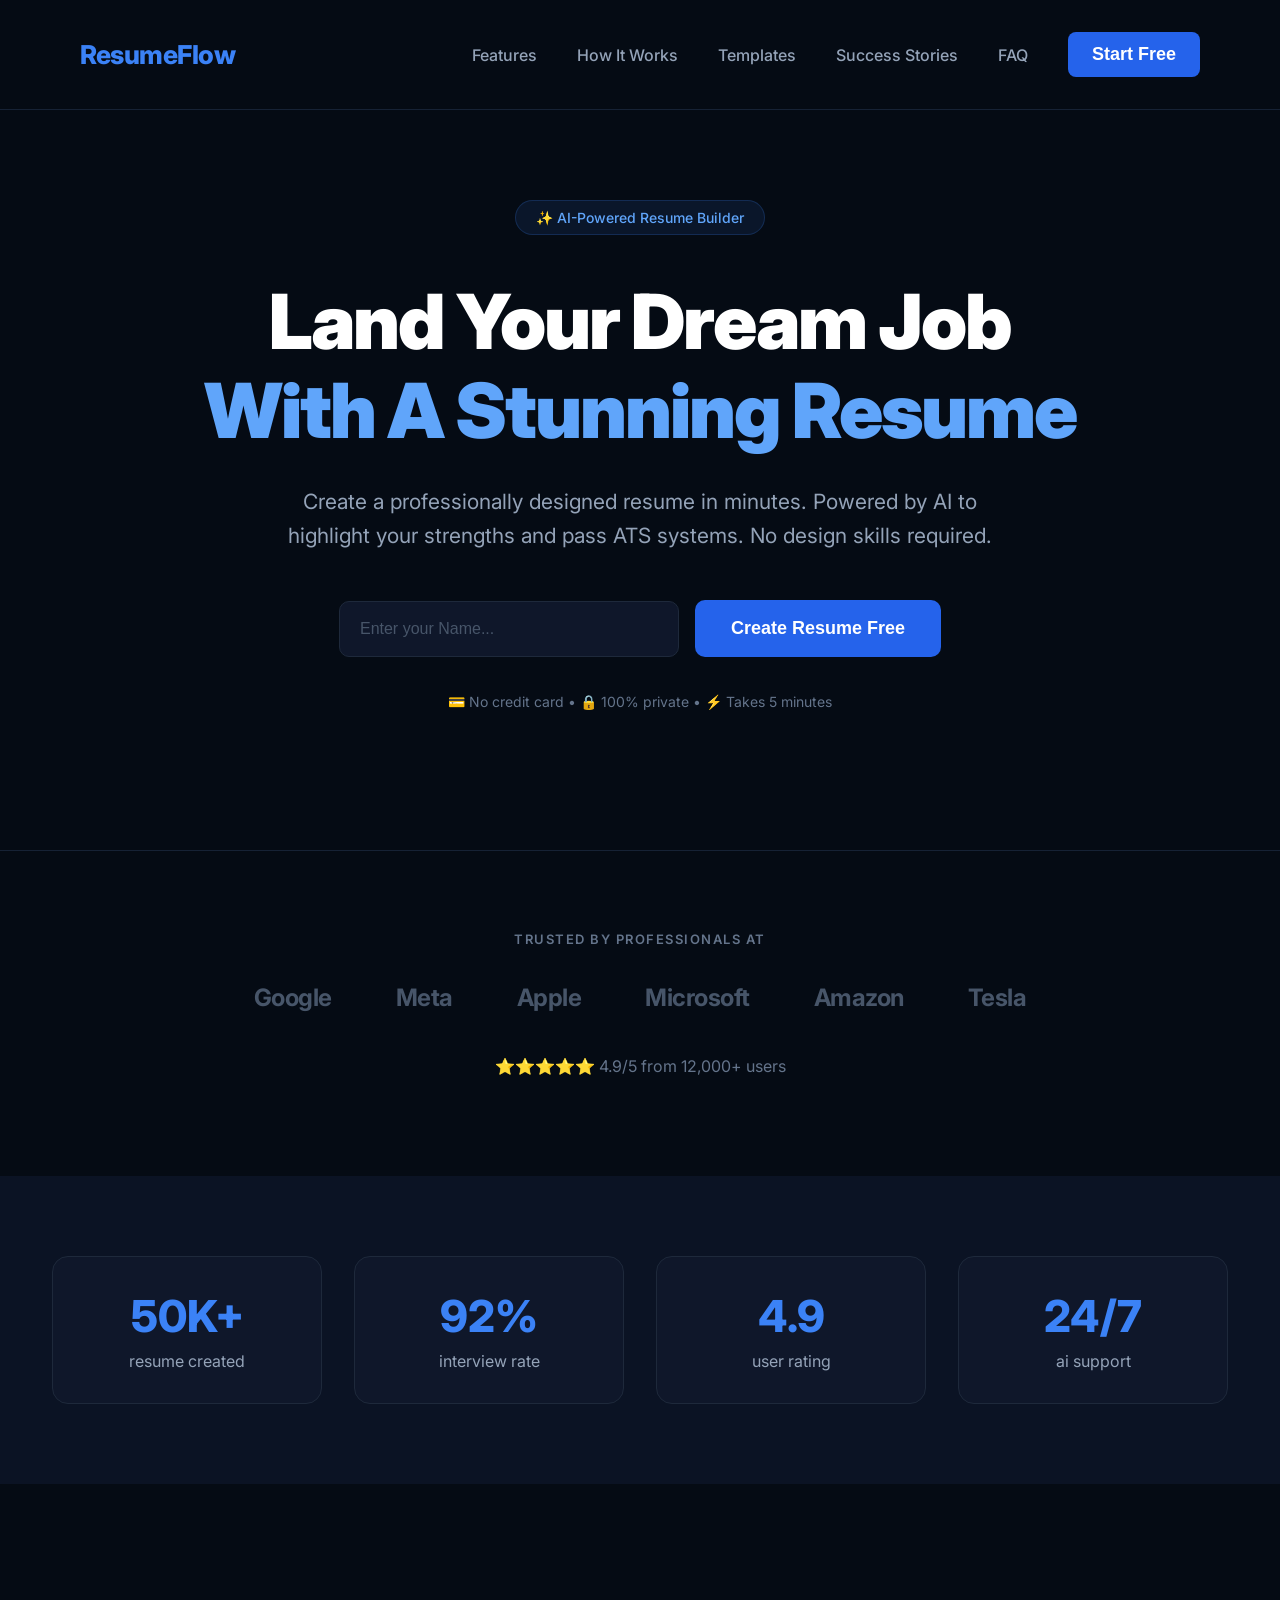
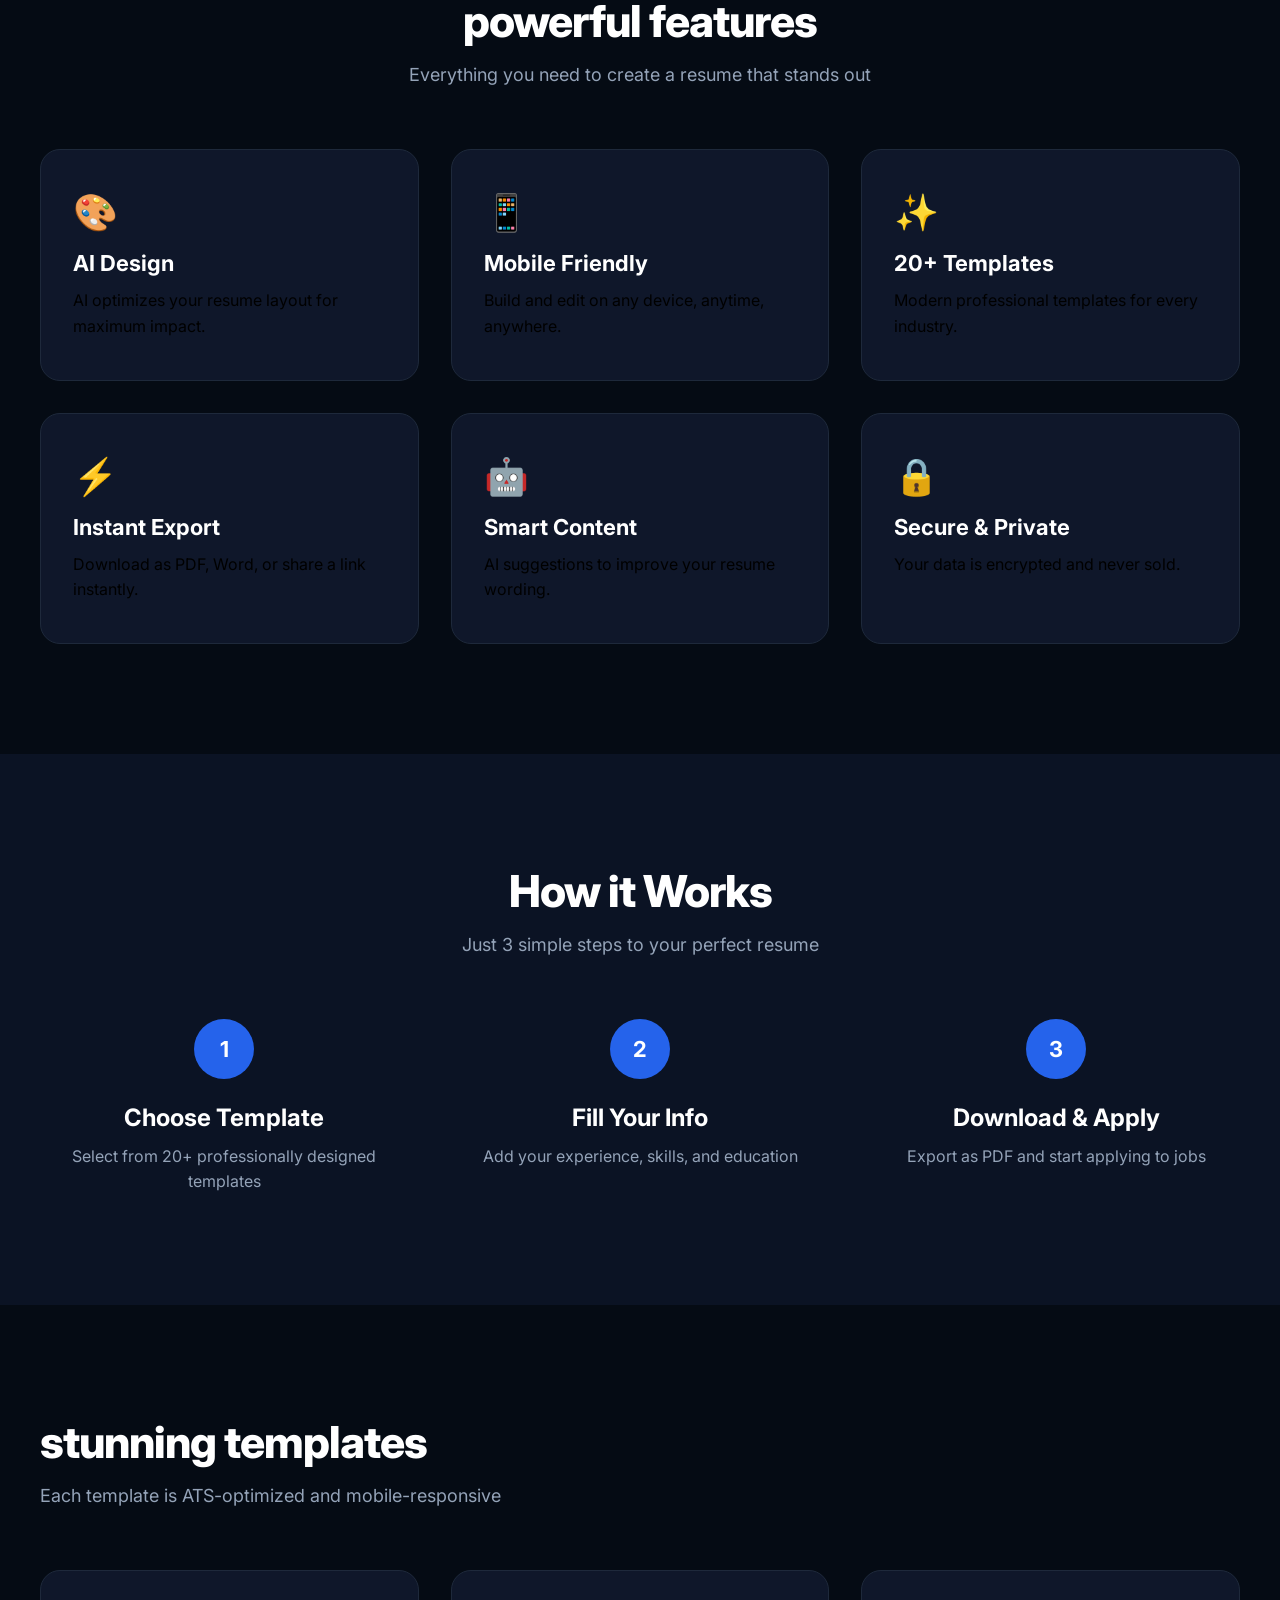
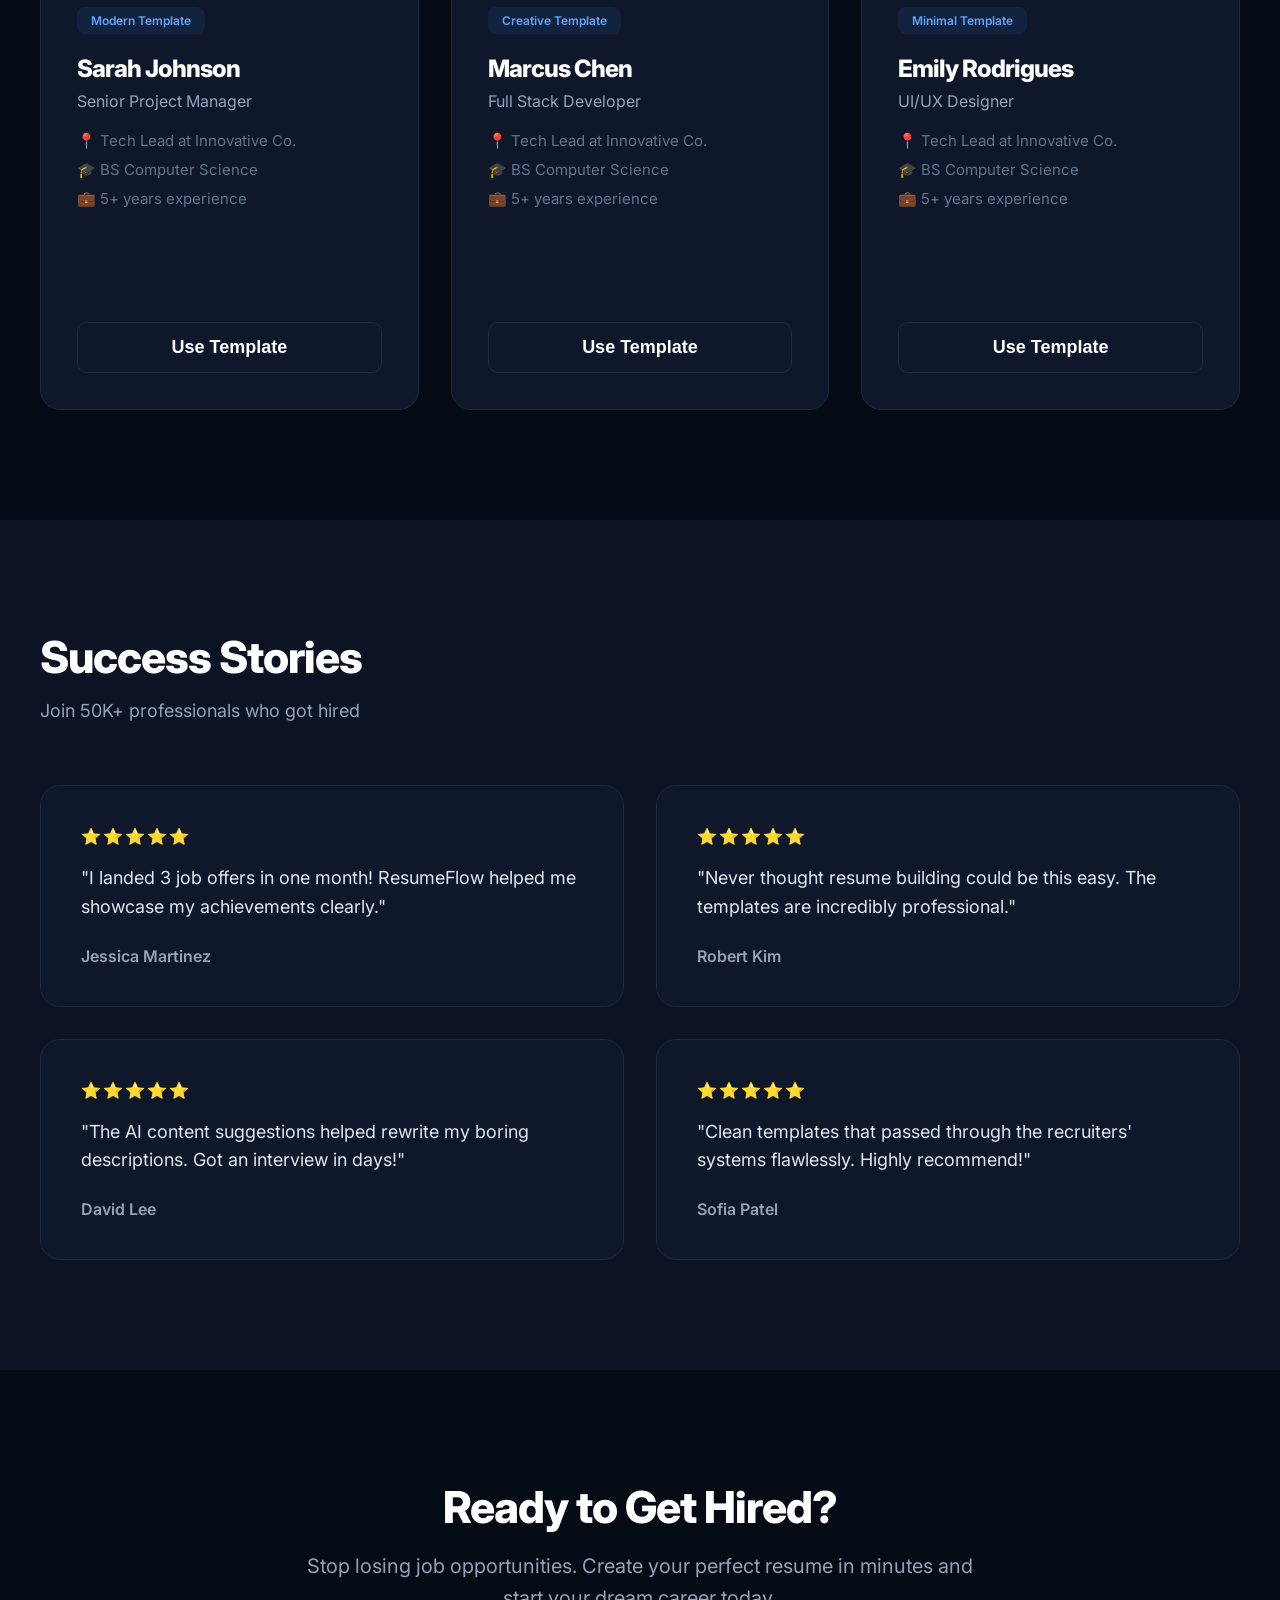
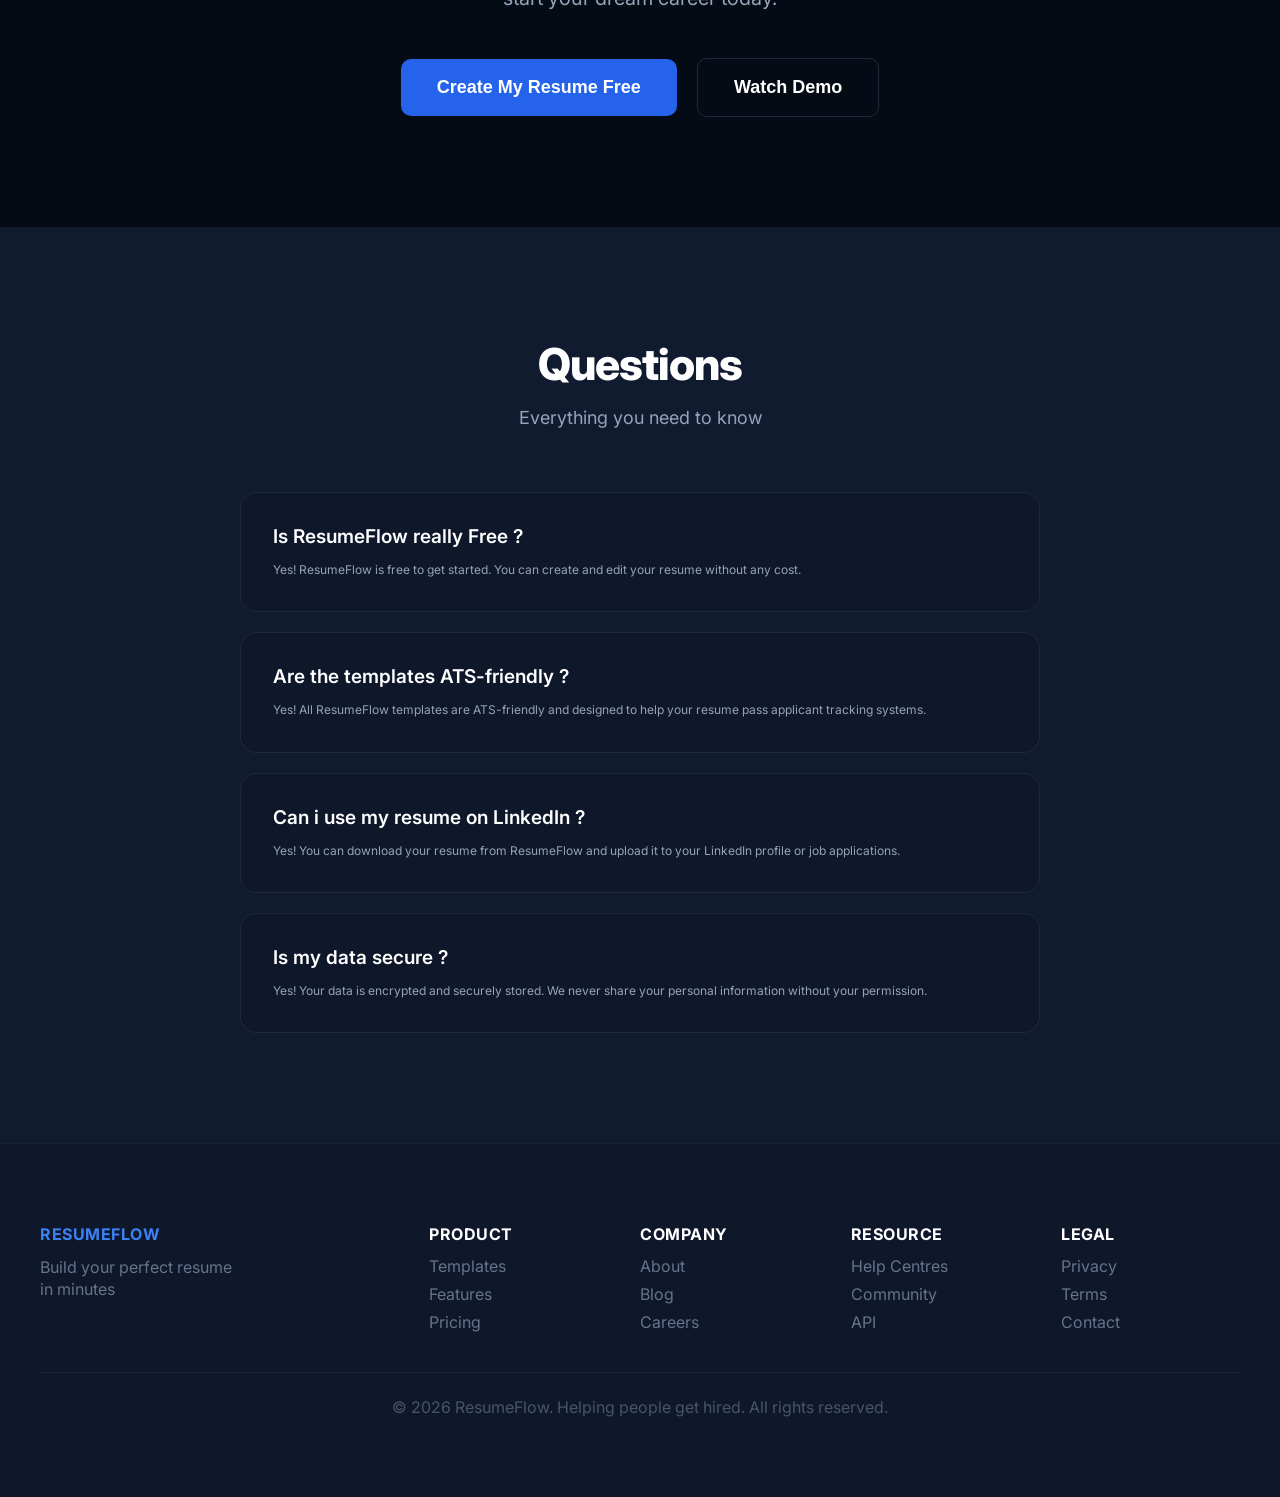
==== index.html @ 98ae0cad "initial commit" ====
<!doctype html>
<html lang="en">

<head>
    <meta charset="UTF-8" />
    <meta name="viewport" content="width=device-width, initial-scale=1.0" />
    <title>ResumeFlow</title>
    <link rel="preconnect" href="https://fonts.googleapis.com" />
    <link rel="preconnect" href="https://fonts.gstatic.com" crossorigin />
    <link href="https://fonts.googleapis.com/css2?family=Inter:wght@400;500;600;700;800;900&display=swap"
        rel="stylesheet" />
    <link rel="stylesheet" href="style.css" />
</head>

<body>

    <header>
        <nav class="nav-bar">
            <h2 class="logo">ResumeFlow</h2>
            <div class="nav-links">
                <a href="#">Features</a>
                <a href="#">How It Works</a>
                <a href="#">Templates</a>
                <a href="#">Success Stories</a>
                <a href="#">FAQ</a>
                <button type="button">Start Free</button>
            </div>
        </nav>
    </header>

    <main>
        <!-- Hero Section -->
        <section class="hero">
            <div class="about">
                <span class="badge">✨ AI-Powered Resume Builder</span>
            </div>

            <article class="heading">
                <h1>Land Your Dream Job <span class="highlight-blue">With A Stunning Resume</span></h1>
                <p>Create a professionally designed resume in minutes. Powered by AI to highlight your strengths and
                    pass ATS systems. No design skills required.</p>
            </article>

            <section class="form">
                <input type="text" placeholder="Enter your Name..." aria-label="Enter your Name" />
                <button type="button">Create Resume Free</button>
            </section>

            <article class="crux">
                <p>💳 No credit card • 🔒 100% private • ⚡ Takes 5 minutes</p>
            </article>

            <!-- Trusted Section -->
            <section class="apps">
                <h2 class="trusted-by">trusted by professionals at</h2>
                <div class="company-row">
                    <span>Google</span>
                    <span>Meta</span>
                    <span>Apple</span>
                    <span>Microsoft</span>
                    <span>Amazon</span>
                    <span>Tesla</span>
                </div>
                <p class="rating-text">⭐⭐⭐⭐⭐ 4.9/5 from 12,000+ users</p>
            </section>
        </section>

        <!-- Stats Section -->
        <section class="highlight">
            <article class="highlight-info">
                <strong>50K+</strong>
                <p>resume created</p>
            </article>
            <article class="highlight-info">
                <strong>92%</strong>
                <p>interview rate</p>
            </article>
            <article class="highlight-info">
                <strong>4.9</strong>
                <p>user rating</p>
            </article>
            <article class="highlight-info">
                <strong>24/7</strong>
                <p>ai support</p>
            </article>
        </section>

        <!-- Features Section -->
        <section class="features">
            <h2>powerful features</h2>
            <p class="section-desc">Everything you need to create a resume that stands out</p>

            <div class="features-list">
                <article class="features-card">
                    <span class="icon">🎨</span>
                    <h3>AI Design</h3>
                    <p>AI optimizes your resume layout for maximum impact.</p>
                </article>
                <article class="features-card">
                    <span class="icon">📱</span>
                    <h3>Mobile Friendly</h3>
                    <p>Build and edit on any device, anytime, anywhere.</p>
                </article>
                <article class="features-card">
                    <span class="icon">✨</span>
                    <h3>20+ Templates</h3>
                    <p>Modern professional templates for every industry.</p>
                </article>
                <article class="features-card">
                    <span class="icon">⚡</span>
                    <h3>Instant Export</h3>
                    <p>Download as PDF, Word, or share a link instantly.</p>
                </article>
                <article class="features-card">
                    <span class="icon">🤖</span>
                    <h3>Smart Content</h3>
                    <p>AI suggestions to improve your resume wording.</p>
                </article>
                <article class="features-card">
                    <span class="icon">🔒</span>
                    <h3>Secure & Private</h3>
                    <p>Your data is encrypted and never sold.</p>
                </article>
            </div>
        </section>

        <!-- Working Process Section -->
        <section class="working">
            <h2 class="section-title">How it Works</h2>
            <p class="working-subtitle">Just 3 simple steps to your perfect resume</p>

            <div class="working-steps">
                <article class="step">
                    <div class="circle">1</div>
                    <h3>Choose Template</h3>
                    <p>Select from 20+ professionally designed templates</p>
                </article>
                <article class="step">
                    <div class="circle">2</div>
                    <h3>Fill Your Info</h3>
                    <p>Add your experience, skills, and education</p>
                </article>
                <article class="step">
                    <div class="circle">3</div>
                    <h3>Download & Apply</h3>
                    <p>Export as PDF and start applying to jobs</p>
                </article>
            </div>
        </section>

        <!-- Templates Section -->
        <section class="templates">
            <h2>stunning templates</h2>
            <p class="section-desc">Each template is ATS-optimized and mobile-responsive</p>

            <div class="template-cards">
                <article class="card">
                    <section class="details">
                        <span>Modern Template</span>
                        <h2>Sarah Johnson</h2>
                        <h3>Senior Project Manager</h3>
                        <h4>📍 Tech Lead at Innovative Co.</h4>
                        <h4>🎓 BS Computer Science</h4>
                        <h4>💼 5+ years experience</h4>
                    </section>
                    <div class="btn">
                        <button type="button">Use Template</button>
                    </div>
                </article>

                <article class="card">
                    <section class="details">
                        <span>Creative Template</span>
                        <h2>Marcus Chen</h2>
                        <h3>Full Stack Developer</h3>
                        <h4>📍 Tech Lead at Innovative Co.</h4>
                        <h4>🎓 BS Computer Science</h4>
                        <h4>💼 5+ years experience</h4>
                    </section>
                    <div class="btn">
                        <button type="button">Use Template</button>
                    </div>
                </article>

                <article class="card">
                    <section class="details">
                        <span>Minimal Template</span>
                        <h2>Emily Rodrigues</h2>
                        <h3>UI/UX Designer</h3>
                        <h4>📍 Tech Lead at Innovative Co.</h4>
                        <h4>🎓 BS Computer Science</h4>
                        <h4>💼 5+ years experience</h4>
                    </section>
                    <div class="btn">
                        <button type="button">Use Template</button>
                    </div>
                </article>
            </div>
        </section>

        <!-- Success Stories Section -->
        <section class="success-story">
            <h2>Success Stories</h2>
            <p class="section-desc">Join 50K+ professionals who got hired</p>

            <div class="stories">
                <article class="story">
                    <h2>⭐⭐⭐⭐⭐</h2>
                    <p>"I landed 3 job offers in one month! ResumeFlow helped me showcase my achievements clearly."</p>
                    <h3>Jessica Martinez</h3>
                </article>
                <article class="story">
                    <h2>⭐⭐⭐⭐⭐</h2>
                    <p>"Never thought resume building could be this easy. The templates are incredibly professional."
                    </p>
                    <h3>Robert Kim</h3>
                </article>
                <article class="story">
                    <h2>⭐⭐⭐⭐⭐</h2>
                    <p>"The AI content suggestions helped rewrite my boring descriptions. Got an interview in days!"</p>
                    <h3>David Lee</h3>
                </article>
                <article class="story">
                    <h2>⭐⭐⭐⭐⭐</h2>
                    <p>"Clean templates that passed through the recruiters' systems flawlessly. Highly recommend!"</p>
                    <h3>Sofia Patel</h3>
                </article>
            </div>
        </section>

        <!-- Hiring CTA Section -->
        <section class="hiring">
            <h2>Ready to Get Hired?</h2>
            <p>Stop losing job opportunities. Create your perfect resume in minutes and start your dream career today.
            </p>
            <div class="cta-block">
                <button type="button" class="resume-btn">Create My Resume Free</button>
                <button type="button" class="demo-btn">Watch Demo</button>
            </div>
        </section>

        <!-- FAQ Section -->
        <section class="questions-section">
            <h2>Questions</h2>
            <p class="section-desc">Everything you need to know</p>

            <div class="faq-container">
                <article class="faq-card">
                    <h3>Is ResumeFlow really Free ?</h3>
                    <p class="faq-answer">Yes! ResumeFlow is free to get started. You can create and edit your resume
                        without any cost.</p>
                </article>

                <article class="faq-card">
                    <h3>Are the templates ATS-friendly ?</h3>
                    <p class="faq-answer">Yes! All ResumeFlow templates are ATS-friendly and designed to help your
                        resume pass applicant tracking systems.</p>
                </article>

                <article class="faq-card">
                    <h3>Can i use my resume on LinkedIn ?</h3>
                    <p class="faq-answer">Yes! You can download your resume from ResumeFlow and upload it to your
                        LinkedIn profile or job applications.</p>
                </article>

                <article class="faq-card">
                    <h3>Is my data secure ?</h3>
                    <p class="faq-answer">Yes! Your data is encrypted and securely stored. We never share your personal
                        information without your permission.</p>
                </article>
            </div>
        </section>
    </main>

    <!-- Footer Section -->
    <footer class="footer-container">
        <div class="footer-top">
            <section class="footer-table style-brand">
                <h2 class="logo">ResumeFlow</h2>
                <p>Build your perfect resume <br> in minutes</p>
            </section>
            <nav class="footer-table">
                <h2>Product</h2>
                <p><a href="#">Templates</a></p>
                <p><a href="#">Features</a></p>
                <p><a href="#">Pricing</a></p>
            </nav>
            <nav class="footer-table">
                <h2>Company</h2>
                <p><a href="#">About</a></p>
                <p><a href="#">Blog</a></p>
                <p><a href="#">Careers</a></p>
            </nav>
            <nav class="footer-table">
                <h2>Resource</h2>
                <p><a href="#">Help Centres</a></p>
                <p><a href="#">Community</a></p>
                <p><a href="#">API</a></p>
            </nav>
            <nav class="footer-table">
                <h2>Legal</h2>
                <p><a href="#">Privacy</a></p>
                <p><a href="#">Terms</a></p>
                <p><a href="#">Contact</a></p>
            </nav>
        </div>
        <div class="footer-bottom">
            <p>© <span>2026</span> ResumeFlow. Helping people get hired. All rights reserved.</p>
        </div>
    </footer>

</body>

</html>
---- style.css ----
* {
  margin: 0;
  padding: 0;
  box-sizing: border-box;
}

html {
  scroll-behavior: smooth;
}

body {
  font-family: 'Inter', sans-serif;
  background: #050B14;
  overflow-x: hidden;
  width: 100%;
}

header {
  border-bottom: 1px solid #162235;
  width: 100%;
}

.nav-bar {
  display: flex;
  justify-content: space-between;
  align-items: center;
  padding: 32px 80px;
  max-width: 1400px;
  margin: 0 auto;
}

.logo {
  font-size: 26px;
  font-weight: 800;
  color: #3B82F6;
  white-space: nowrap;
  letter-spacing: -0.5px;
}

.nav-links {
  display: flex;
  align-items: center;
  gap: 40px;
}

.nav-links a {
  text-decoration: none;
  color: #94A3B8;
  font-size: 16px;
  font-weight: 500;
  transition: .2s ease;
}

.nav-links a:hover {
  color: #FFFFFF;
}

.nav-links button {
  padding: 12px 24px;
  border: none;
  border-radius: 8px;
  font-size: 18px;
  font-weight: 600;
  cursor: pointer;
  color: #FFFFFF;
  background: #2563EB;
  transition: .2s ease;
}

.nav-links button:hover {
  background: #1D4ED8;
}

.hero {
  width: 100%;
  max-width: 1300px;
  margin: 0 auto;
}

.about {
  text-align: center;
  padding-top: 90px;
}

.badge {
  display: inline-block;
  background: rgba(59, 130, 246, 0.1);
  color: #60A5FA;
  padding: 8px 20px;
  border: 1px solid rgba(59, 130, 246, 0.2);
  border-radius: 24px;
  font-size: 14px;
  font-weight: 500;
}

.heading {
  text-align: center;
  max-width: 950px;
  margin: 44px auto 0;
}

.heading h1 {
  color: #FFFFFF;
  font-size: 76px;
  font-weight: 900;
  line-height: 1.12;
  letter-spacing: -2px;
}

.heading .highlight-blue {
  display: block;
  color: #60A5FA;
  margin-top: 4px;
}

.heading p {
  color: #94A3B8;
  font-size: 21px;
  line-height: 1.6;
  max-width: 760px;
  margin: 32px auto 0;
}

.form {
  display: flex;
  justify-content: center;
  align-items: center;
  gap: 16px;
  margin-top: 48px;
}

.form input {
  width: 340px;
  padding: 18px 20px;
  border-radius: 10px;
  background: #0F172A;
  color: #FFFFFF;
  border: 1px solid #1E293B;
  outline: none;
  font-size: 16px;
}

.form input:focus {
  border-color: #3B82F6;
}

.form input::placeholder {
  color: #475569;
}

.form button {
  padding: 18px 36px;
  border: none;
  border-radius: 10px;
  background: #2563EB;
  color: #FFFFFF;
  font-size: 18px;
  font-weight: 600;
  cursor: pointer;
  transition: .2s ease;
}

.form button:hover {
  background: #1D4ED8;
}

.crux {
  text-align: center;
  color: #64748B;
  font-size: 14px;
  margin: 36px 0 0px;
  padding-bottom: 140px;
}

.apps {
  border-top: 1px solid #162235;
  text-align: center;
  padding: 80px 20px 100px; 
  width: 100%;
}

.trusted-by {
  color: #64748B;
  text-transform: uppercase;
  font-size: 13px;
  font-weight: 600;
  letter-spacing: 1.5px;
  margin-bottom: 36px;
}

.company-row {
  display: flex;
  justify-content: center;
  align-items: center;
  gap: 64px;
  flex-wrap: wrap;
}

.company-row span {
  color: #475569;
  font-size: 24px;
  font-weight: 700;
  letter-spacing: -0.5px;
}

.rating-text {
  font-size: 16px;
  color: #64748B;
  margin-top: 44px;
}

.highlight {
  display: flex;
  justify-content: center;
  align-items: center;
  flex-wrap: wrap;
  gap: 32px;
  padding: 80px 40px;
  background: #0B1324;
  width: 100%;
}

.highlight-info {
  width: 270px;
  border: 1px solid #1E293B;
  border-radius: 16px;
  text-align: center;
  padding: 32px 24px;
  background: #0F172A;
}

.highlight-info strong {
  display: block;
  font-size: 44px;
  color: #3B82F6;
  font-weight: 800;
  margin-bottom: 8px;
}

.highlight-info p {
  color: #94A3B8;
  font-size: 16px;
}

.features {
  background: #050B14;
  padding: 110px 40px;
  text-align: center;
  width: 100%;
}

.features h2, .section-title, .templates h2, .success-story h2, .questions-section h2, .hiring h2 {
  font-size: 44px;
  margin-bottom: 16px;
  color: #FFFFFF;
  font-weight: 800;
  letter-spacing: -1px;
}

.section-desc, .working-subtitle {
  color: #94A3B8;
  font-size: 18px;
}

.features-list {
  display: grid;
  grid-template-columns: repeat(3, 1fr);
  gap: 32px;
  margin-top: 64px;
  max-width: 1200px;
  margin-left: auto;
  margin-right: auto;
}

.features-card {
  width: 100%;
  border: 1px solid #1E293B;
  padding: 40px 32px;
  border-radius: 20px;
  background: #0F172A;
  text-align: left;
}

.features-card h3 {
  margin: 16px 0 12px;
  color: #FFFFFF;
  font-size: 22px;
}

.features-card p {
  font-size: 16px;
  line-height: 1.6;
}

.icon {
  font-size: 36px;
}

.working {
  text-align: center;
  padding: 110px 40px;
  background: #0B1324;
  width: 100%;
}

.working-subtitle {
  margin-bottom: 64px;
}

.working-steps {
  display: grid;
  grid-template-columns: repeat(3, 1fr);
  gap: 48px;
  max-width: 1200px;
  margin: 0 auto;
}

.step {
  text-align: center;
}

.circle {
  width: 60px;
  height: 60px;
  border-radius: 50%;
  color: #FFFFFF;
  font-size: 22px;
  font-weight: 700;
  display: flex;
  justify-content: center;
  align-items: center;
  margin: 0 auto 24px;
  background: #2563EB;
}

.step h3 {
  color: #FFFFFF;
  font-size: 24px;
  margin-bottom: 12px;
}

.step p {
  color: #94A3B8;
  font-size: 16px;
  line-height: 1.6;
}

.templates {
  background: #050B14;
  padding: 110px 40px;
  width: 100%;
}

.template-cards {
  display: grid;
  grid-template-columns: repeat(3, 1fr);
  gap: 32px;
  max-width: 1200px;
  margin: 64px auto 0;
}

.card {
  width: 100%;
  border: 1px solid #1E293B;
  border-radius: 20px;
  padding: 36px;
  background: #0F172A;
  display: flex;
  flex-direction: column;
  justify-content: space-between;
  min-height: 440px;
}

.details span {
  display: inline-block;
  font-size: 12px;
  font-weight: 600;
  padding: 6px 14px;
  color: #60A5FA;
  background: rgba(59, 130, 246, 0.1);
  border-radius: 8px;
  margin-bottom: 20px;
}

.details h2 {
  color: #FFFFFF;
  margin-bottom: 8px;
  font-size: 24px;
}

.details h3 {
  margin-bottom: 20px;
  color: #94A3B8;
  font-size: 16px;
  font-weight: 400;
}

.details h4 {
  margin-bottom: 10px;
  font-size: 15px;
  color: #64748B;
  font-weight: 400;
}

.btn {
  margin-top: 32px;
}

.btn button {
  width: 100%;
  padding: 14px;
  border: 1px solid #1E293B;
  border-radius: 10px;
  background: transparent;
  color: #FFFFFF;
  cursor: pointer;
  font-size: 18px;
  font-weight: 600;
  transition: .2s ease;
}

.btn button:hover {
  background: #1E293B;
}

.success-story {
  background: #0B1324;
  padding: 110px 40px;
  width: 100%;
}

.stories {
  display: grid;
  grid-template-columns: repeat(2, 1fr);
  gap: 32px;
  max-width: 1200px;
  margin: 64px auto 0;
}

.story {
  width: 100%;
  padding: 40px;
  border: 1px solid #1E293B;
  border-radius: 20px;
  background: #0F172A;
}

.story h2 {
  margin-bottom: 18px;
  font-size: 16px;
  letter-spacing: 2px;
}

.story p {
  color: #E2E8F0;
  font-size: 18px;
  line-height: 1.6;
  margin-bottom: 24px;
  text-align: left;
}

.story h3 {
  color: #94A3B8;
  font-size: 16px;
  font-weight: 600;
}

.hiring {
  background: #050B14;
  padding: 110px 40px;
  text-align: center;
  width: 100%;
}

.hiring p {
  color: #94A3B8;
  font-size: 20px;
  max-width: 700px;
  margin: 0 auto 44px;
  line-height: 1.6;
}

.cta-block {
  display: flex;
  justify-content: center;
  align-items: center;
  gap: 20px;
}

.resume-btn {
  padding: 18px 36px;
  border: none;
  border-radius: 10px;
  background: #2563EB;
  color: #FFFFFF;
  cursor: pointer;
  font-size: 18px;
  font-weight: 600;
}

.demo-btn {
  padding: 18px 36px;
  border: 1px solid #1E293B;
  border-radius: 10px;
  background: transparent;
  color: #FFFFFF;
  cursor: pointer;
  font-size: 18px;
  font-weight: 600;
  transition: .2s ease;
}

.demo-btn:hover {
  background: #1E293B;
}

.questions-section {
  background: #111b30;
  padding: 110px 40px;
  text-align: center;
  width: 100%;
}

.faq-container {
  display: flex;
  flex-direction: column;
  gap: 20px;
  max-width: 800px;
  margin: 64px auto 0;
}

.faq-card {
  width: 100%;
  background: #0F172A;
  border: 1px solid #1E293B;
  border-radius: 16px;
  padding: 32px;
  text-align: left;
  cursor: pointer;
  transition: transform 0.2s ease, border-color 0.2s ease, background-color 0.2s ease;
}

.faq-card:hover {
  border-color: #2563EB;
  background: #131E35;
  transform: translateY(-2px);
}

.faq-card:active {
  transform: scale(0.99) translateY(0);
}

.faq-card h3 {
  color: #FFFFFF;
  font-size: 19px;
  font-weight: 600;
  margin-bottom: 12px;
}

.faq-answer {
  color: #94A3B8;
  font-size: 12px;
  line-height: 1.6;
}

.footer-container {
  padding: 80px 40px;
  background: #0F172A;
  border-top: 1px solid #162235;
  width: 100%;
}

.footer-top {
  display: grid;
  grid-template-columns: 2fr repeat(4, 1fr);
  gap: 32px;
  max-width: 1200px;
  margin: 0 auto;
  padding-bottom: 40px;
  border-bottom: 1px solid #162235;
}

.style-brand h2 {
  color: #3B82F6 !important;
  font-size: 18px;
  font-weight: 800;
}

.style-brand p {
  color: #64748B !important;
  margin-top: 8px;
  font-size: 16px;
  line-height: 1.4;
}

.footer-table h2 {
  margin-bottom: 12px;
  color: #FFFFFF;
  font-size: 16px;
  font-weight: 700;
  text-transform: uppercase;
  letter-spacing: 0.5px;
}

.footer-table p {
  margin-top: 8px;
}

.footer-table a {
  color: #64748B;
  font-size: 16px;
  text-decoration: none;
  transition: color .2s ease;
}

.footer-table a:hover {
  color: #3B82F6;
}

.footer-bottom {
  text-align: center;
  padding-top: 24px;
  color: #475569;
  font-size: 16px;
}

@media screen and (max-width: 1024px) {
  .nav-bar {
    padding: 24px 40px;
  }
  .heading h1 {
    font-size: 56px;
  }
  .features-list, .template-cards {
    grid-template-columns: repeat(2, 1fr);
  }
  .footer-top {
    grid-template-columns: repeat(3, 1fr);
  }
}

@media screen and (max-width: 768px) {
  .nav-bar {
    flex-direction: column;
    gap: 20px;
    padding: 24px;
  }

  .heading h1 {
    font-size: 42px;
  }

  .form {
    flex-direction: column;
    width: 100%;
  }

  .form input, .form button {
    width: 100%;
    max-width: 450px;
  }

  .features-list, .working-steps, .template-cards, .stories, .footer-top {
    grid-template-columns: 1fr;
  }
}
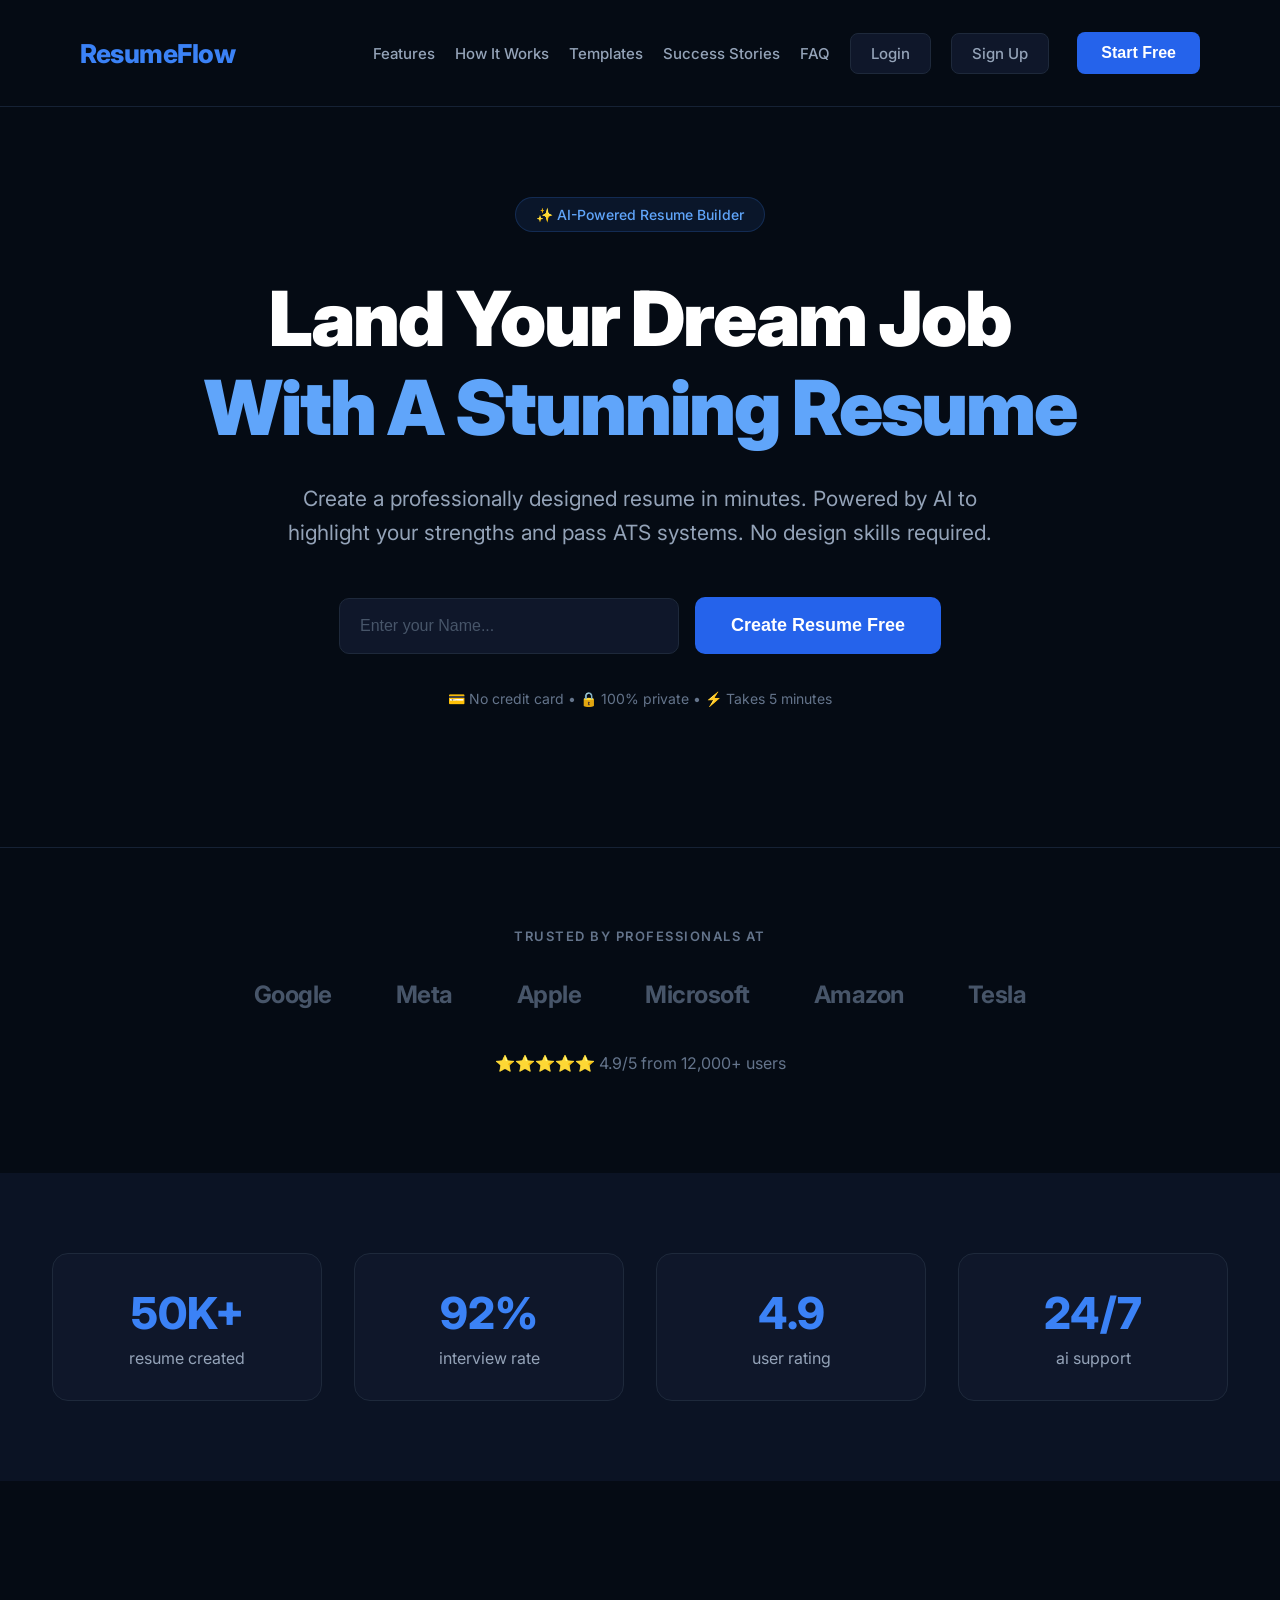
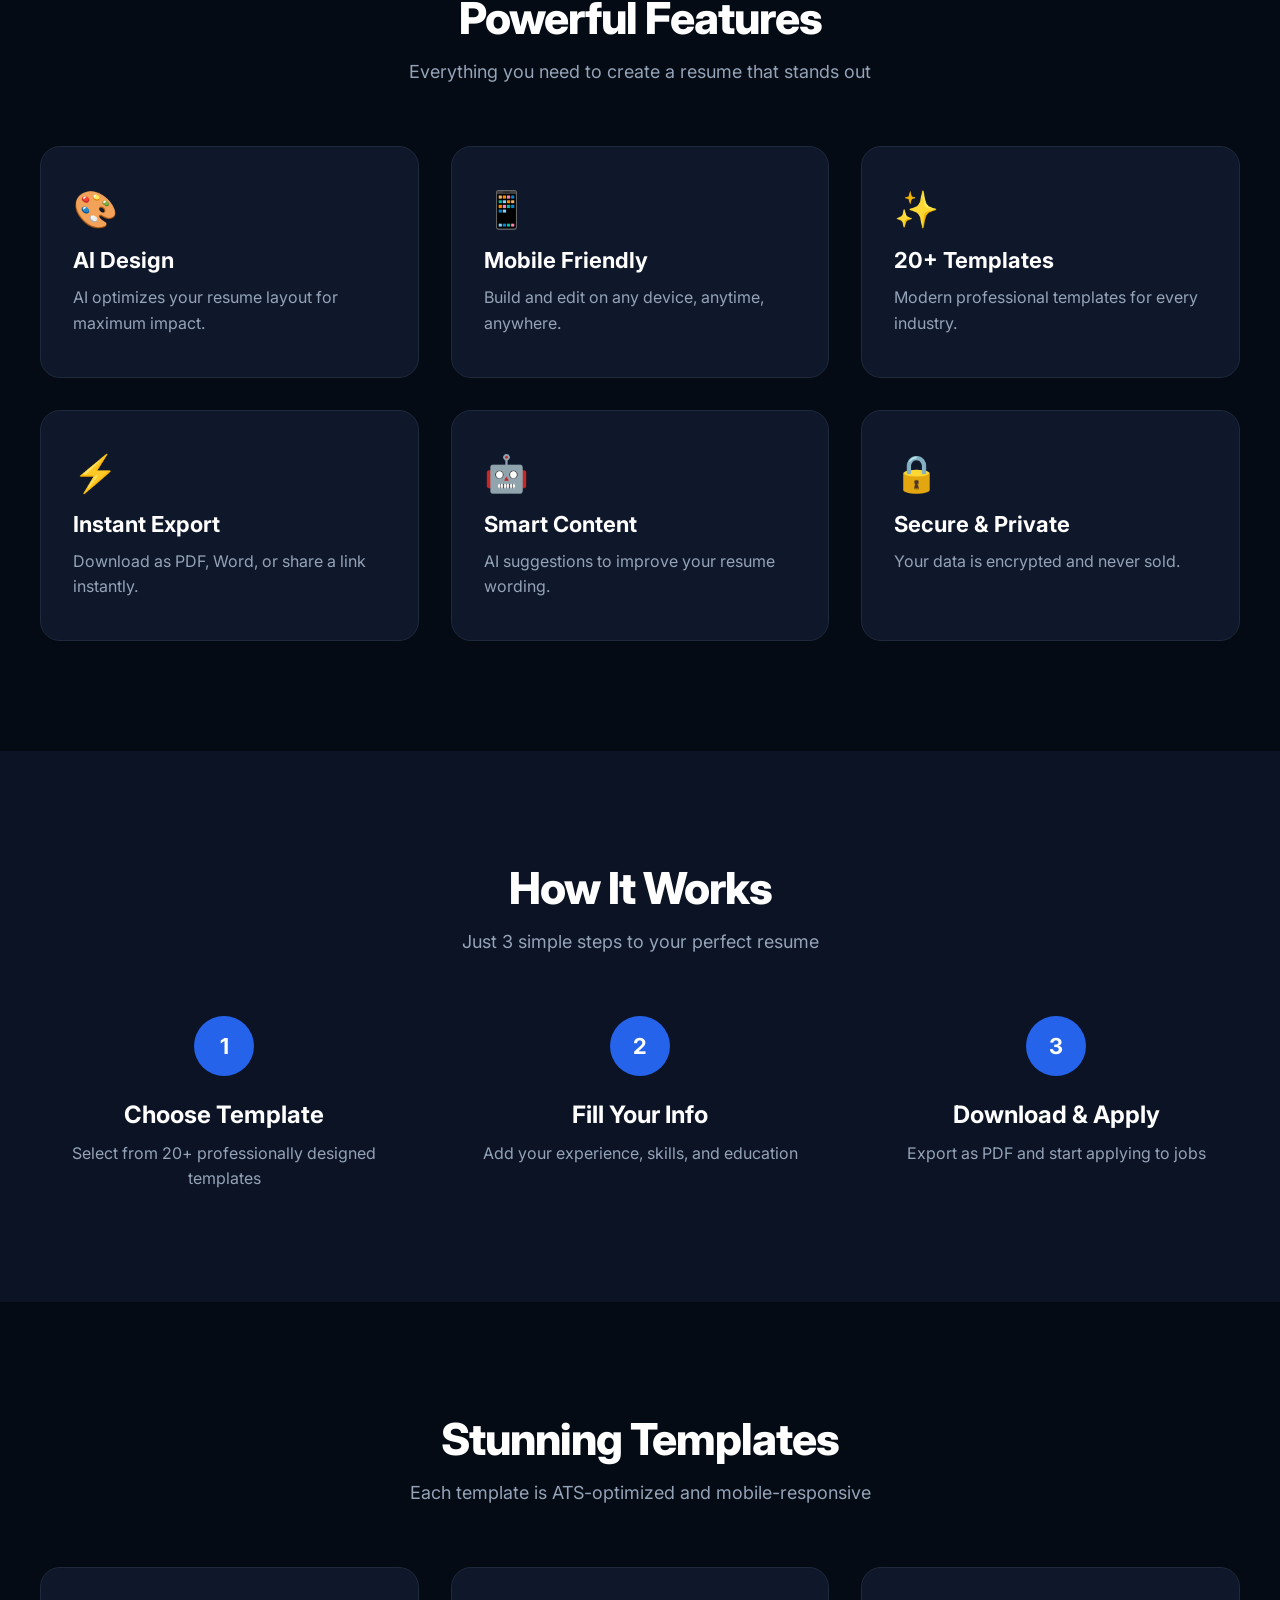
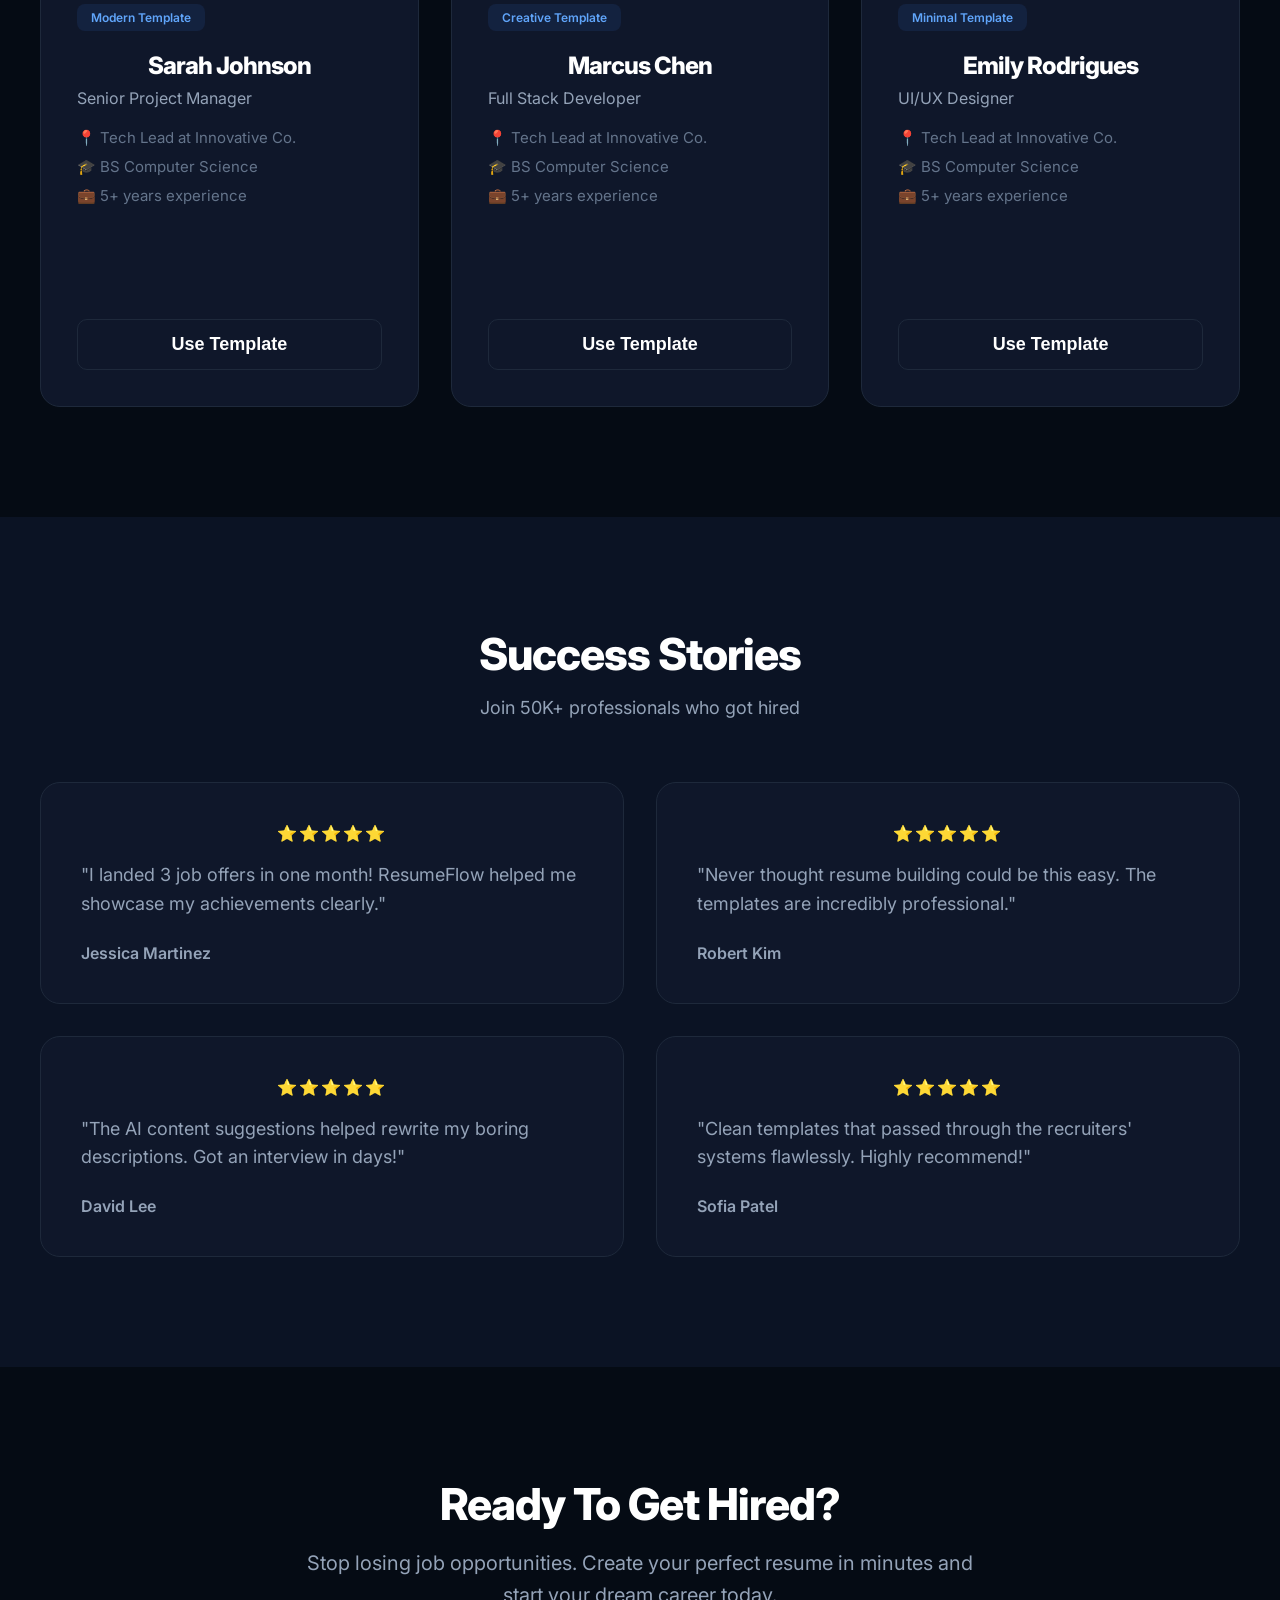
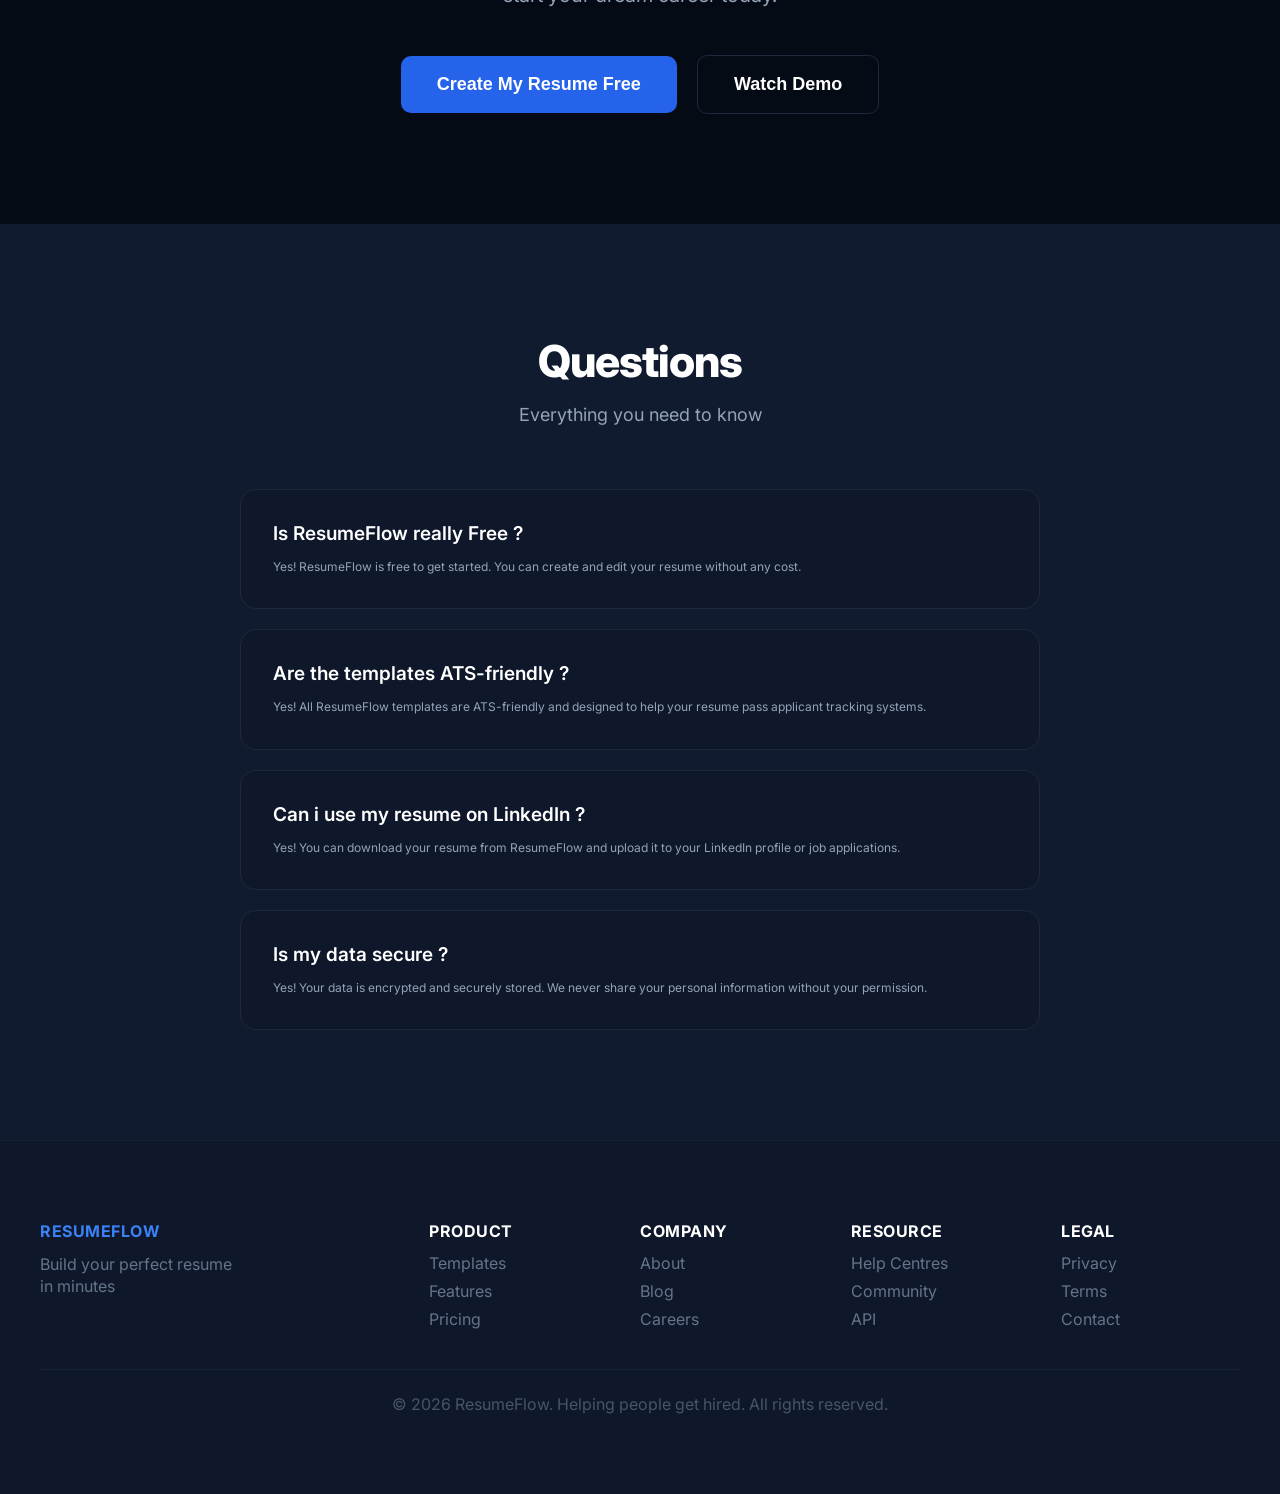
==== commit 34b28acc: "added login and sigup button" ====
--- a/index.html
+++ b/index.html
@@ -23,13 +23,16 @@
                 <a href="#">Templates</a>
                 <a href="#">Success Stories</a>
                 <a href="#">FAQ</a>
+
+                <a href="login/login.html" class="auth-link">Login</a>
+                <a href="signup/signup.html" class="auth-link">Sign Up</a>
+
                 <button type="button">Start Free</button>
             </div>
         </nav>
     </header>
 
     <main>
-        <!-- Hero Section -->
         <section class="hero">
             <div class="about">
                 <span class="badge">✨ AI-Powered Resume Builder</span>
@@ -50,7 +53,6 @@
                 <p>💳 No credit card • 🔒 100% private • ⚡ Takes 5 minutes</p>
             </article>
 
-            <!-- Trusted Section -->
             <section class="apps">
                 <h2 class="trusted-by">trusted by professionals at</h2>
                 <div class="company-row">
@@ -65,7 +67,6 @@
             </section>
         </section>
 
-        <!-- Stats Section -->
         <section class="highlight">
             <article class="highlight-info">
                 <strong>50K+</strong>
@@ -85,7 +86,6 @@
             </article>
         </section>
 
-        <!-- Features Section -->
         <section class="features">
             <h2>powerful features</h2>
             <p class="section-desc">Everything you need to create a resume that stands out</p>
@@ -124,7 +124,6 @@
             </div>
         </section>
 
-        <!-- Working Process Section -->
         <section class="working">
             <h2 class="section-title">How it Works</h2>
             <p class="working-subtitle">Just 3 simple steps to your perfect resume</p>
@@ -148,7 +147,6 @@
             </div>
         </section>
 
-        <!-- Templates Section -->
         <section class="templates">
             <h2>stunning templates</h2>
             <p class="section-desc">Each template is ATS-optimized and mobile-responsive</p>
@@ -198,7 +196,6 @@
             </div>
         </section>
 
-        <!-- Success Stories Section -->
         <section class="success-story">
             <h2>Success Stories</h2>
             <p class="section-desc">Join 50K+ professionals who got hired</p>
@@ -228,7 +225,6 @@
             </div>
         </section>
 
-        <!-- Hiring CTA Section -->
         <section class="hiring">
             <h2>Ready to Get Hired?</h2>
             <p>Stop losing job opportunities. Create your perfect resume in minutes and start your dream career today.
@@ -239,7 +235,6 @@
             </div>
         </section>
 
-        <!-- FAQ Section -->
         <section class="questions-section">
             <h2>Questions</h2>
             <p class="section-desc">Everything you need to know</p>
@@ -272,7 +267,6 @@
         </section>
     </main>
 
-    <!-- Footer Section -->
     <footer class="footer-container">
         <div class="footer-top">
             <section class="footer-table style-brand">
--- a/style.css
+++ b/style.css
@@ -1,3 +1,4 @@
+/* Global Styles */
 * {
   margin: 0;
   padding: 0;
@@ -9,12 +10,13 @@
 }
 
 body {
-  font-family: 'Inter', sans-serif;
-  background: #050B14;
+  font-family: "Inter", sans-serif;
+  background: #050b14;
   overflow-x: hidden;
   width: 100%;
 }
 
+/* Header & Navigation */
 header {
   border-bottom: 1px solid #162235;
   width: 100%;
@@ -32,7 +34,7 @@
 .logo {
   font-size: 26px;
   font-weight: 800;
-  color: #3B82F6;
+  color: #3b82f6;
   white-space: nowrap;
   letter-spacing: -0.5px;
 }
@@ -40,37 +42,63 @@
 .nav-links {
   display: flex;
   align-items: center;
-  gap: 40px;
+  gap: 20px;
 }
 
 .nav-links a {
   text-decoration: none;
-  color: #94A3B8;
-  font-size: 16px;
+  color: #94a3b8;
+  font-size: 15px;
   font-weight: 500;
-  transition: .2s ease;
+  transition: 0.2s ease;
 }
 
 .nav-links a:hover {
-  color: #FFFFFF;
+  color: #ffffff;
+}
+
+/* Login & Sign Up Button Styling */
+.btn-login,
+.btn-signup {
+  padding: 10px 20px;
+  border: 1px solid #1e293b;
+  border-radius: 8px;
+  color: #ffffff !important;
+  font-weight: 600 !important;
+  background: transparent;
+  transition: 0.3s ease !important;
+}
+
+.btn-login:hover {
+  background: #334155;
+  box-shadow: 0 4px 15px rgba(0, 0, 0, 0.2);
+}
+
+.btn-signup:hover {
+  background: #334155;
+  box-shadow: 0 4px 15px rgba(0, 0, 0, 0.2);
 }
 
 .nav-links button {
   padding: 12px 24px;
   border: none;
   border-radius: 8px;
-  font-size: 18px;
+  font-size: 16px;
   font-weight: 600;
   cursor: pointer;
-  color: #FFFFFF;
-  background: #2563EB;
-  transition: .2s ease;
+  color: #ffffff;
+  background: #2563eb;
+  transition: 0.3s ease;
+  margin-left: 8px; /* Adds a little separation from the auth buttons */
 }
 
 .nav-links button:hover {
-  background: #1D4ED8;
-}
-
+  background: linear-gradient(90deg, #1d4ed8, #3b82f6);
+  box-shadow: 0 4px 15px rgba(59, 130, 246, 0.3);
+  transform: translateY(-2px);
+}
+
+/* Hero Section */
 .hero {
   width: 100%;
   max-width: 1300px;
@@ -85,12 +113,13 @@
 .badge {
   display: inline-block;
   background: rgba(59, 130, 246, 0.1);
-  color: #60A5FA;
+  color: #60a5fa;
   padding: 8px 20px;
   border: 1px solid rgba(59, 130, 246, 0.2);
   border-radius: 24px;
   font-size: 14px;
   font-weight: 500;
+  transition: 0.3s ease;
 }
 
 .heading {
@@ -100,7 +129,7 @@
 }
 
 .heading h1 {
-  color: #FFFFFF;
+  color: #ffffff;
   font-size: 76px;
   font-weight: 900;
   line-height: 1.12;
@@ -109,12 +138,12 @@
 
 .heading .highlight-blue {
   display: block;
-  color: #60A5FA;
+  color: #60a5fa;
   margin-top: 4px;
 }
 
 .heading p {
-  color: #94A3B8;
+  color: #94a3b8;
   font-size: 21px;
   line-height: 1.6;
   max-width: 760px;
@@ -133,15 +162,15 @@
   width: 340px;
   padding: 18px 20px;
   border-radius: 10px;
-  background: #0F172A;
-  color: #FFFFFF;
-  border: 1px solid #1E293B;
+  background: #0f172a;
+  color: #ffffff;
+  border: 1px solid #1e293b;
   outline: none;
   font-size: 16px;
 }
 
 .form input:focus {
-  border-color: #3B82F6;
+  border-color: #3b82f6;
 }
 
 .form input::placeholder {
@@ -152,35 +181,38 @@
   padding: 18px 36px;
   border: none;
   border-radius: 10px;
-  background: #2563EB;
-  color: #FFFFFF;
+  background: #2563eb;
+  color: #ffffff;
   font-size: 18px;
   font-weight: 600;
   cursor: pointer;
-  transition: .2s ease;
+  transition: 0.3s ease;
 }
 
 .form button:hover {
-  background: #1D4ED8;
+  background: linear-gradient(90deg, #1d4ed8, #3b82f6);
+  box-shadow: 0 4px 15px rgba(59, 130, 246, 0.3);
+  transform: translateY(-2px);
 }
 
 .crux {
   text-align: center;
-  color: #64748B;
+  color: #64748b;
   font-size: 14px;
   margin: 36px 0 0px;
   padding-bottom: 140px;
 }
 
+/* Trusted By Section */
 .apps {
   border-top: 1px solid #162235;
   text-align: center;
-  padding: 80px 20px 100px; 
+  padding: 80px 20px 100px;
   width: 100%;
 }
 
 .trusted-by {
-  color: #64748B;
+  color: #64748b;
   text-transform: uppercase;
   font-size: 13px;
   font-weight: 600;
@@ -205,10 +237,11 @@
 
 .rating-text {
   font-size: 16px;
-  color: #64748B;
+  color: #64748b;
   margin-top: 44px;
 }
 
+/* Highlight Stats Section */
 .highlight {
   display: flex;
   justify-content: center;
@@ -216,50 +249,62 @@
   flex-wrap: wrap;
   gap: 32px;
   padding: 80px 40px;
-  background: #0B1324;
+  background: #0b1324;
   width: 100%;
 }
 
 .highlight-info {
   width: 270px;
-  border: 1px solid #1E293B;
+  border: 1px solid #1e293b;
   border-radius: 16px;
   text-align: center;
   padding: 32px 24px;
-  background: #0F172A;
+  background: #0f172a;
 }
 
 .highlight-info strong {
   display: block;
   font-size: 44px;
-  color: #3B82F6;
+  color: #3b82f6;
   font-weight: 800;
   margin-bottom: 8px;
 }
 
 .highlight-info p {
-  color: #94A3B8;
-  font-size: 16px;
-}
-
-.features {
-  background: #050B14;
-  padding: 110px 40px;
-  text-align: center;
-  width: 100%;
-}
-
-.features h2, .section-title, .templates h2, .success-story h2, .questions-section h2, .hiring h2 {
+  color: #94a3b8;
+  font-size: 16px;
+}
+
+/* Common Titles & Text */
+.features h2,
+.section-title,
+.templates h2,
+.success-story h2,
+.questions-section h2,
+.hiring h2 {
   font-size: 44px;
   margin-bottom: 16px;
-  color: #FFFFFF;
+  color: #ffffff;
   font-weight: 800;
   letter-spacing: -1px;
-}
-
-.section-desc, .working-subtitle {
-  color: #94A3B8;
+  text-align: center;
+  text-transform: capitalize;
+}
+
+.section-desc,
+.working-subtitle {
+  color: #94a3b8;
   font-size: 18px;
+  text-align: center;
+  margin: 0 auto;
+}
+
+/* Features Section */
+.features {
+  background: #050b14;
+  padding: 110px 40px;
+  text-align: center;
+  width: 100%;
 }
 
 .features-list {
@@ -274,32 +319,41 @@
 
 .features-card {
   width: 100%;
-  border: 1px solid #1E293B;
+  border: 1px solid #1e293b;
   padding: 40px 32px;
   border-radius: 20px;
-  background: #0F172A;
+  background: #0f172a;
   text-align: left;
+  transition: all 0.3s ease;
+}
+
+.features-card:hover {
+  border-color: #3b82f6;
+  box-shadow: 0 10px 30px -10px rgba(59, 130, 246, 0.4);
+  transform: translateY(-4px);
 }
 
 .features-card h3 {
   margin: 16px 0 12px;
-  color: #FFFFFF;
+  color: #ffffff;
   font-size: 22px;
 }
 
 .features-card p {
   font-size: 16px;
   line-height: 1.6;
+  color: #94a3b8;
 }
 
 .icon {
   font-size: 36px;
 }
 
+/* Working Process Section */
 .working {
   text-align: center;
   padding: 110px 40px;
-  background: #0B1324;
+  background: #0b1324;
   width: 100%;
 }
 
@@ -323,30 +377,31 @@
   width: 60px;
   height: 60px;
   border-radius: 50%;
-  color: #FFFFFF;
+  color: #ffffff;
   font-size: 22px;
   font-weight: 700;
   display: flex;
   justify-content: center;
   align-items: center;
   margin: 0 auto 24px;
-  background: #2563EB;
+  background: #2563eb;
 }
 
 .step h3 {
-  color: #FFFFFF;
+  color: #ffffff;
   font-size: 24px;
   margin-bottom: 12px;
 }
 
 .step p {
-  color: #94A3B8;
+  color: #94a3b8;
   font-size: 16px;
   line-height: 1.6;
 }
 
+/* Templates Section */
 .templates {
-  background: #050B14;
+  background: #050b14;
   padding: 110px 40px;
   width: 100%;
 }
@@ -361,14 +416,21 @@
 
 .card {
   width: 100%;
-  border: 1px solid #1E293B;
+  border: 1px solid #1e293b;
   border-radius: 20px;
   padding: 36px;
-  background: #0F172A;
+  background: #0f172a;
   display: flex;
   flex-direction: column;
   justify-content: space-between;
   min-height: 440px;
+  transition: all 0.3s ease;
+}
+
+.card:hover {
+  border-color: #3b82f6;
+  box-shadow: 0 10px 30px -10px rgba(59, 130, 246, 0.4);
+  transform: translateY(-4px);
 }
 
 .details span {
@@ -376,21 +438,27 @@
   font-size: 12px;
   font-weight: 600;
   padding: 6px 14px;
-  color: #60A5FA;
+  color: #60a5fa;
   background: rgba(59, 130, 246, 0.1);
   border-radius: 8px;
   margin-bottom: 20px;
+  transition: all 0.3s ease;
+}
+
+.card:hover .details span {
+  color: #60a5fa;
+  background: rgba(59, 130, 246, 0.2);
 }
 
 .details h2 {
-  color: #FFFFFF;
+  color: #ffffff;
   margin-bottom: 8px;
   font-size: 24px;
 }
 
 .details h3 {
   margin-bottom: 20px;
-  color: #94A3B8;
+  color: #94a3b8;
   font-size: 16px;
   font-weight: 400;
 }
@@ -398,7 +466,7 @@
 .details h4 {
   margin-bottom: 10px;
   font-size: 15px;
-  color: #64748B;
+  color: #64748b;
   font-weight: 400;
 }
 
@@ -409,22 +477,32 @@
 .btn button {
   width: 100%;
   padding: 14px;
-  border: 1px solid #1E293B;
+  border: 1px solid #1e293b;
   border-radius: 10px;
   background: transparent;
-  color: #FFFFFF;
+  color: #ffffff;
   cursor: pointer;
   font-size: 18px;
   font-weight: 600;
-  transition: .2s ease;
+  transition: 0.3s ease;
 }
 
 .btn button:hover {
-  background: #1E293B;
-}
-
+  background: #1e293b;
+}
+
+.card:hover .btn button {
+  border-color: #3b82f6;
+  color: #3b82f6;
+}
+
+.card:hover .btn button:hover {
+  background: rgba(59, 130, 246, 0.1);
+}
+
+/* Success Stories Section */
 .success-story {
-  background: #0B1324;
+  background: #0b1324;
   padding: 110px 40px;
   width: 100%;
 }
@@ -440,9 +518,16 @@
 .story {
   width: 100%;
   padding: 40px;
-  border: 1px solid #1E293B;
+  border: 1px solid #1e293b;
   border-radius: 20px;
-  background: #0F172A;
+  background: #0f172a;
+  transition: all 0.3s ease;
+}
+
+.story:hover {
+  border-color: #3b82f6;
+  box-shadow: 0 10px 30px -10px rgba(59, 130, 246, 0.4);
+  transform: translateY(-4px);
 }
 
 .story h2 {
@@ -452,7 +537,7 @@
 }
 
 .story p {
-  color: #E2E8F0;
+  color: #94a3b8;
   font-size: 18px;
   line-height: 1.6;
   margin-bottom: 24px;
@@ -460,20 +545,21 @@
 }
 
 .story h3 {
-  color: #94A3B8;
-  font-size: 16px;
-  font-weight: 600;
-}
-
+  color: #94a3b8;
+  font-size: 16px;
+  font-weight: 600;
+}
+
+/* Hiring CTA Section */
 .hiring {
-  background: #050B14;
+  background: #050b14;
   padding: 110px 40px;
   text-align: center;
   width: 100%;
 }
 
 .hiring p {
-  color: #94A3B8;
+  color: #94a3b8;
   font-size: 20px;
   max-width: 700px;
   margin: 0 auto 44px;
@@ -491,29 +577,40 @@
   padding: 18px 36px;
   border: none;
   border-radius: 10px;
-  background: #2563EB;
-  color: #FFFFFF;
+  background: #2563eb;
+  color: #ffffff;
   cursor: pointer;
   font-size: 18px;
   font-weight: 600;
+  transition: 0.3s ease;
+}
+
+.resume-btn:hover {
+  background: linear-gradient(90deg, #1d4ed8, #3b82f6);
+  box-shadow: 0 4px 15px rgba(59, 130, 246, 0.3);
+  transform: translateY(-2px);
 }
 
 .demo-btn {
   padding: 18px 36px;
-  border: 1px solid #1E293B;
+  border: 1px solid #1e293b;
   border-radius: 10px;
   background: transparent;
-  color: #FFFFFF;
+  color: #ffffff;
   cursor: pointer;
   font-size: 18px;
   font-weight: 600;
-  transition: .2s ease;
+  transition: 0.3s ease;
 }
 
 .demo-btn:hover {
-  background: #1E293B;
-}
-
+  background: transparent;
+  border-color: #3b82f6;
+  color: #3b82f6;
+  box-shadow: 0 0 10px rgba(59, 130, 246, 0.1);
+}
+
+/* FAQ Section */
 .questions-section {
   background: #111b30;
   padding: 110px 40px;
@@ -531,41 +628,41 @@
 
 .faq-card {
   width: 100%;
-  background: #0F172A;
-  border: 1px solid #1E293B;
+  background: #0f172a;
+  border: 1px solid #1e293b;
   border-radius: 16px;
   padding: 32px;
   text-align: left;
   cursor: pointer;
-  transition: transform 0.2s ease, border-color 0.2s ease, background-color 0.2s ease;
+  transition:
+    transform 0.3s ease,
+    border-color 0.3s ease,
+    box-shadow 0.3s ease;
 }
 
 .faq-card:hover {
-  border-color: #2563EB;
-  background: #131E35;
-  transform: translateY(-2px);
-}
-
-.faq-card:active {
-  transform: scale(0.99) translateY(0);
+  border-color: #3b82f6;
+  box-shadow: 0 10px 30px -10px rgba(59, 130, 246, 0.4);
+  transform: translateY(-4px);
 }
 
 .faq-card h3 {
-  color: #FFFFFF;
+  color: #ffffff;
   font-size: 19px;
   font-weight: 600;
   margin-bottom: 12px;
 }
 
 .faq-answer {
-  color: #94A3B8;
+  color: #94a3b8;
   font-size: 12px;
   line-height: 1.6;
 }
 
+/* Footer */
 .footer-container {
   padding: 80px 40px;
-  background: #0F172A;
+  background: #0f172a;
   border-top: 1px solid #162235;
   width: 100%;
 }
@@ -581,13 +678,13 @@
 }
 
 .style-brand h2 {
-  color: #3B82F6 !important;
+  color: #3b82f6 !important;
   font-size: 18px;
   font-weight: 800;
 }
 
 .style-brand p {
-  color: #64748B !important;
+  color: #64748b !important;
   margin-top: 8px;
   font-size: 16px;
   line-height: 1.4;
@@ -595,7 +692,7 @@
 
 .footer-table h2 {
   margin-bottom: 12px;
-  color: #FFFFFF;
+  color: #ffffff;
   font-size: 16px;
   font-weight: 700;
   text-transform: uppercase;
@@ -607,14 +704,14 @@
 }
 
 .footer-table a {
-  color: #64748B;
+  color: #64748b;
   font-size: 16px;
   text-decoration: none;
-  transition: color .2s ease;
+  transition: color 0.2s ease;
 }
 
 .footer-table a:hover {
-  color: #3B82F6;
+  color: #3b82f6;
 }
 
 .footer-bottom {
@@ -624,18 +721,28 @@
   font-size: 16px;
 }
 
+/* --- Responsive Media Queries --- */
 @media screen and (max-width: 1024px) {
   .nav-bar {
     padding: 24px 40px;
   }
+
+  .nav-links {
+    gap: 16px;
+  }
+
   .heading h1 {
     font-size: 56px;
   }
-  .features-list, .template-cards {
+
+  .features-list,
+  .template-cards,
+  .working-steps {
     grid-template-columns: repeat(2, 1fr);
   }
+
   .footer-top {
-    grid-template-columns: repeat(3, 1fr);
+    grid-template-columns: repeat(2, 1fr);
   }
 }
 
@@ -646,21 +753,93 @@
     padding: 24px;
   }
 
+  .nav-links {
+    gap: 12px;
+    flex-wrap: wrap;
+    justify-content: center;
+    width: 100%;
+  }
+
+  /* Make auth links act as block buttons on mobile */
+
+  .btn-login,
+  .btn-signup,
+  .nav-links button {
+    width: 100%;
+
+    text-align: center;
+
+    display: block;
+
+    margin-left: 0;
+  }
+
   .heading h1 {
-    font-size: 42px;
+    font-size: 38px;
+  }
+
+  .heading p {
+    font-size: 18px;
+
+    padding: 0 15px;
   }
 
   .form {
     flex-direction: column;
+
     width: 100%;
-  }
-
-  .form input, .form button {
+
+    padding: 0 20px;
+  }
+
+  .form input,
+  .form button {
     width: 100%;
-    max-width: 450px;
-  }
-
-  .features-list, .working-steps, .template-cards, .stories, .footer-top {
+
+    max-width: 100%;
+  }
+
+  .features-list,
+  .working-steps,
+  .template-cards,
+  .stories,
+  .footer-top {
     grid-template-columns: 1fr;
   }
+
+  .cta-block {
+    flex-direction: column;
+
+    width: 100%;
+
+    padding: 0 20px;
+  }
+
+  .resume-btn,
+  .demo-btn {
+    width: 100%;
+  }
+}
+
+/* anchor tag to button */
+.auth-link {
+  display: inline-block;
+  padding: 10px 20px;
+  border: 1px solid #1e293b;
+  border-radius: 8px;
+  background: #0f172a;
+  color: #94a3b8;
+  font-size: 16px;
+  font-weight: 600;
+  text-decoration: none;
+  text-align: center;
+  cursor: pointer;
+  transition: all 0.3s ease;
+}
+
+.auth-link:hover {
+  border-color: #3b82f6;
+  color: #ffffff;
+  background: #1e293b;
+  transform: translateY(-2px);
 }
